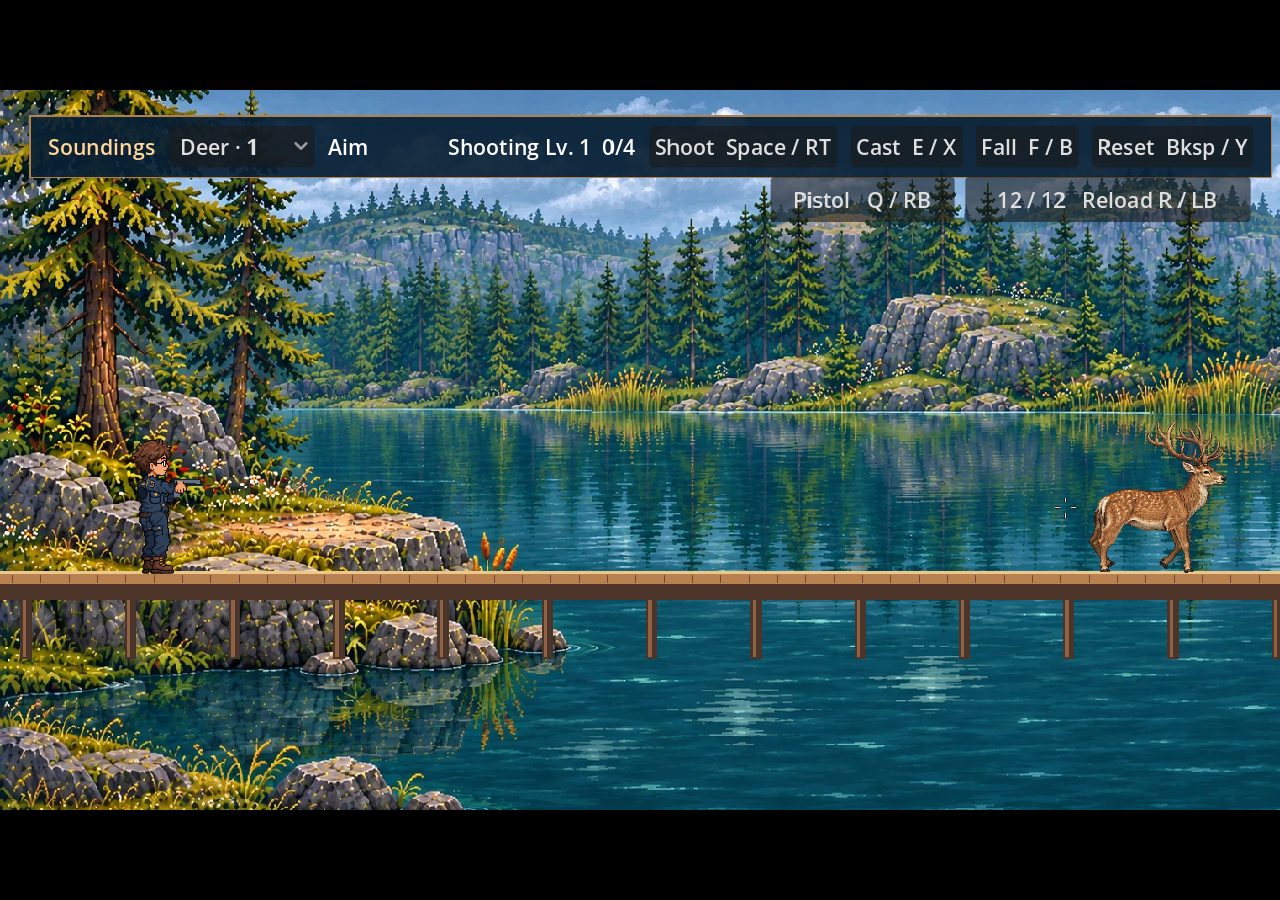
==== docs/character-test/index.html @ 55bf891a "Seat the G3 stock slightly lower on the shoulder" ====
<!DOCTYPE html>
<html lang="en">
	<head>
		<meta charset="utf-8">
		<meta name="viewport" content="width=device-width, user-scalable=no, initial-scale=1.0">
		<title>Soundings — Character Test</title>
		<style>
html, body, #canvas {
	margin: 0;
	padding: 0;
	border: 0;
}

body {
	color: white;
	background-color: black;
	overflow: hidden;
	touch-action: none;
}

#canvas {
	display: block;
}

#canvas:focus {
	outline: none;
}

#status, #status-splash, #status-progress {
	position: absolute;
	left: 0;
	right: 0;
}

#status, #status-splash {
	top: 0;
	bottom: 0;
}

#status {
	background-color: #242424;
	display: flex;
	flex-direction: column;
	justify-content: center;
	align-items: center;
	visibility: hidden;
}

#status-splash {
	max-height: 100%;
	max-width: 100%;
	margin: auto;
}

#status-splash.show-image--false {
	display: none;
}

#status-splash.fullsize--true {
	height: 100%;
	width: 100%;
	object-fit: contain;
}

#status-splash.use-filter--false {
	image-rendering: pixelated;
}

#status-progress, #status-notice {
	display: none;
}

#status-progress {
	bottom: 10%;
	width: 50%;
	margin: 0 auto;
}

#status-notice {
	background-color: #5b3943;
	border-radius: 0.5rem;
	border: 1px solid #9b3943;
	color: #e0e0e0;
	font-family: 'Noto Sans', 'Droid Sans', Arial, sans-serif;
	line-height: 1.3;
	margin: 0 2rem;
	overflow: hidden;
	padding: 1rem;
	text-align: center;
	z-index: 1;
}
		</style>
		<link id="-gd-engine-icon" rel="icon" type="image/png" href="index.icon.png" />
<link rel="apple-touch-icon" href="index.apple-touch-icon.png"/>

	</head>
	<body>
		<canvas id="canvas">
			Your browser does not support the canvas tag.
		</canvas>

		<noscript>
			Your browser does not support JavaScript.
		</noscript>

		<div id="status">
			<img id="status-splash" class="show-image--true fullsize--true use-filter--true" src="index.png" alt="">
			<progress id="status-progress"></progress>
			<div id="status-notice"></div>
		</div>

		<script src="index.js"></script>
		<script>
const GODOT_CONFIG = {"args":[],"canvasResizePolicy":2,"emscriptenPoolSize":8,"ensureCrossOriginIsolationHeaders":true,"executable":"index","mainPack":"shooting-v24.pck","experimentalVK":false,"fileSizes":{"shooting-v24.pck":4283752,"index.wasm":39514754},"focusCanvas":true,"gdextensionLibs":[],"godotPoolSize":4};
const GODOT_THREADS_ENABLED = false;
const engine = new Engine(GODOT_CONFIG);

(function () {
	const statusOverlay = document.getElementById('status');
	const statusProgress = document.getElementById('status-progress');
	const statusNotice = document.getElementById('status-notice');

	let initializing = true;
	let statusMode = '';

	function setStatusMode(mode) {
		if (statusMode === mode || !initializing) {
			return;
		}
		if (mode === 'hidden') {
			statusOverlay.remove();
			initializing = false;
			return;
		}
		statusOverlay.style.visibility = 'visible';
		statusProgress.style.display = mode === 'progress' ? 'block' : 'none';
		statusNotice.style.display = mode === 'notice' ? 'block' : 'none';
		statusMode = mode;
	}

	function setStatusNotice(text) {
		while (statusNotice.lastChild) {
			statusNotice.removeChild(statusNotice.lastChild);
		}
		const lines = text.split('\n');
		lines.forEach((line) => {
			statusNotice.appendChild(document.createTextNode(line));
			statusNotice.appendChild(document.createElement('br'));
		});
	}

	function displayFailureNotice(err) {
		console.error(err);
		if (err instanceof Error) {
			setStatusNotice(err.message);
		} else if (typeof err === 'string') {
			setStatusNotice(err);
		} else {
			setStatusNotice('An unknown error occurred.');
		}
		setStatusMode('notice');
		initializing = false;
	}

	const missing = Engine.getMissingFeatures({
		threads: GODOT_THREADS_ENABLED,
	});

	if (missing.length !== 0) {
		if (GODOT_CONFIG['serviceWorker'] && GODOT_CONFIG['ensureCrossOriginIsolationHeaders'] && 'serviceWorker' in navigator) {
			let serviceWorkerRegistrationPromise;
			try {
				serviceWorkerRegistrationPromise = navigator.serviceWorker.getRegistration();
			} catch (err) {
				serviceWorkerRegistrationPromise = Promise.reject(new Error('Service worker registration failed.'));
			}
			// There's a chance that installing the service worker would fix the issue
			Promise.race([
				serviceWorkerRegistrationPromise.then((registration) => {
					if (registration != null) {
						return Promise.reject(new Error('Service worker already exists.'));
					}
					return registration;
				}).then(() => engine.installServiceWorker()),
				// For some reason, `getRegistration()` can stall
				new Promise((resolve) => {
					setTimeout(() => resolve(), 2000);
				}),
			]).then(() => {
				// Reload if there was no error.
				window.location.reload();
			}).catch((err) => {
				console.error('Error while registering service worker:', err);
			});
		} else {
			// Display the message as usual
			const missingMsg = 'Error\nThe following features required to run Godot projects on the Web are missing:\n';
			displayFailureNotice(missingMsg + missing.join('\n'));
		}
	} else {
		setStatusMode('progress');
		engine.startGame({
			'onProgress': function (current, total) {
				if (current > 0 && total > 0) {
					statusProgress.value = current;
					statusProgress.max = total;
				} else {
					statusProgress.removeAttribute('value');
					statusProgress.removeAttribute('max');
				}
			},
		}).then(() => {
			setStatusMode('hidden');
		}, displayFailureNotice);
	}
}());
		</script>
	</body>
</html>
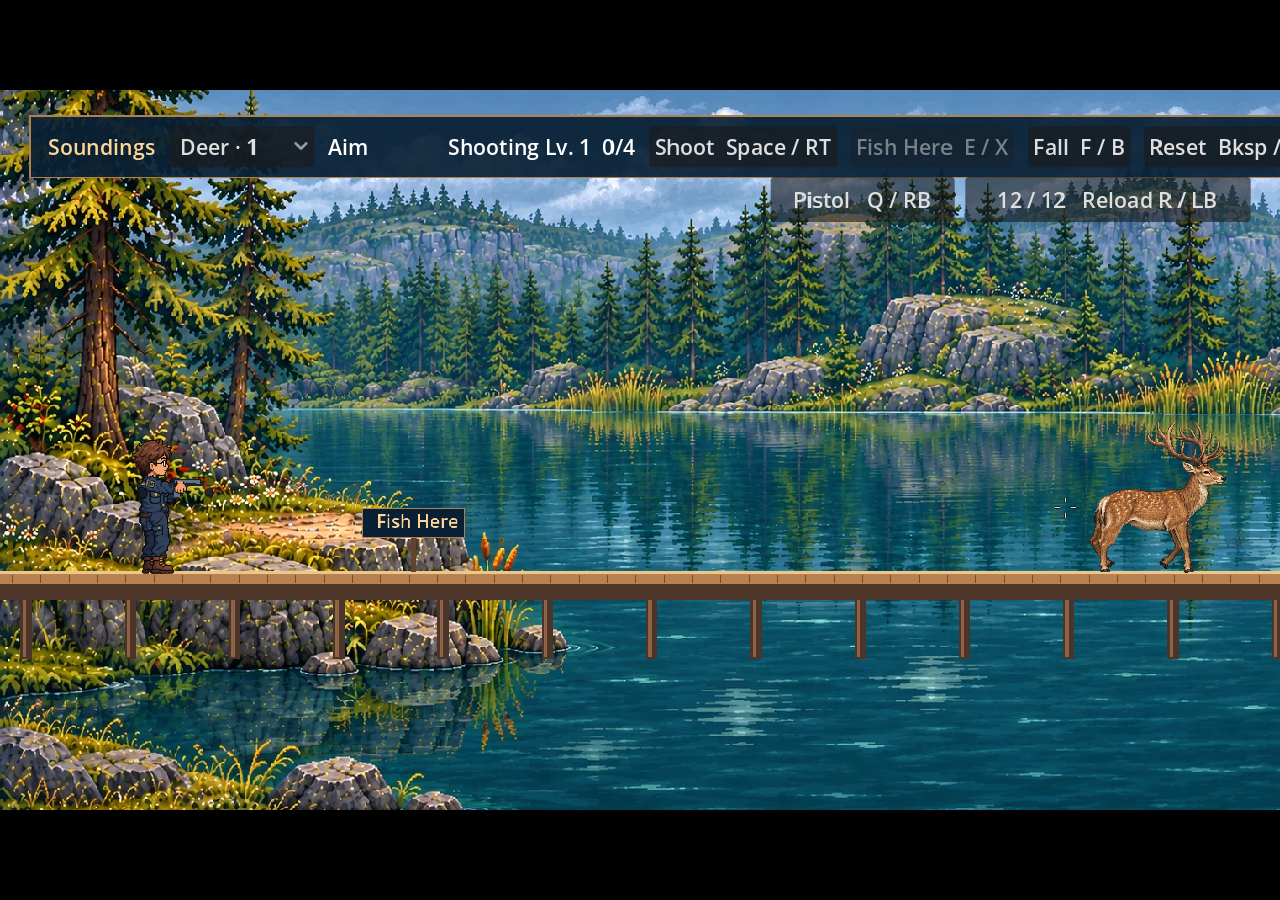
==== commit 0e879ca1: "Add a playable lake fishing encounter" ====
--- a/docs/character-test/index.html
+++ b/docs/character-test/index.html
@@ -111,7 +111,7 @@
 
 		<script src="index.js"></script>
 		<script>
-const GODOT_CONFIG = {"args":[],"canvasResizePolicy":2,"emscriptenPoolSize":8,"ensureCrossOriginIsolationHeaders":true,"executable":"index","mainPack":"shooting-v24.pck","experimentalVK":false,"fileSizes":{"shooting-v24.pck":4283752,"index.wasm":39514754},"focusCanvas":true,"gdextensionLibs":[],"godotPoolSize":4};
+const GODOT_CONFIG = {"args":[],"canvasResizePolicy":2,"emscriptenPoolSize":8,"ensureCrossOriginIsolationHeaders":true,"executable":"index","mainPack":"shooting-v27.pck","experimentalVK":false,"fileSizes":{"shooting-v27.pck":4805972,"index.wasm":39514754},"focusCanvas":true,"gdextensionLibs":[],"godotPoolSize":4};
 const GODOT_THREADS_ENABLED = false;
 const engine = new Engine(GODOT_CONFIG);
 
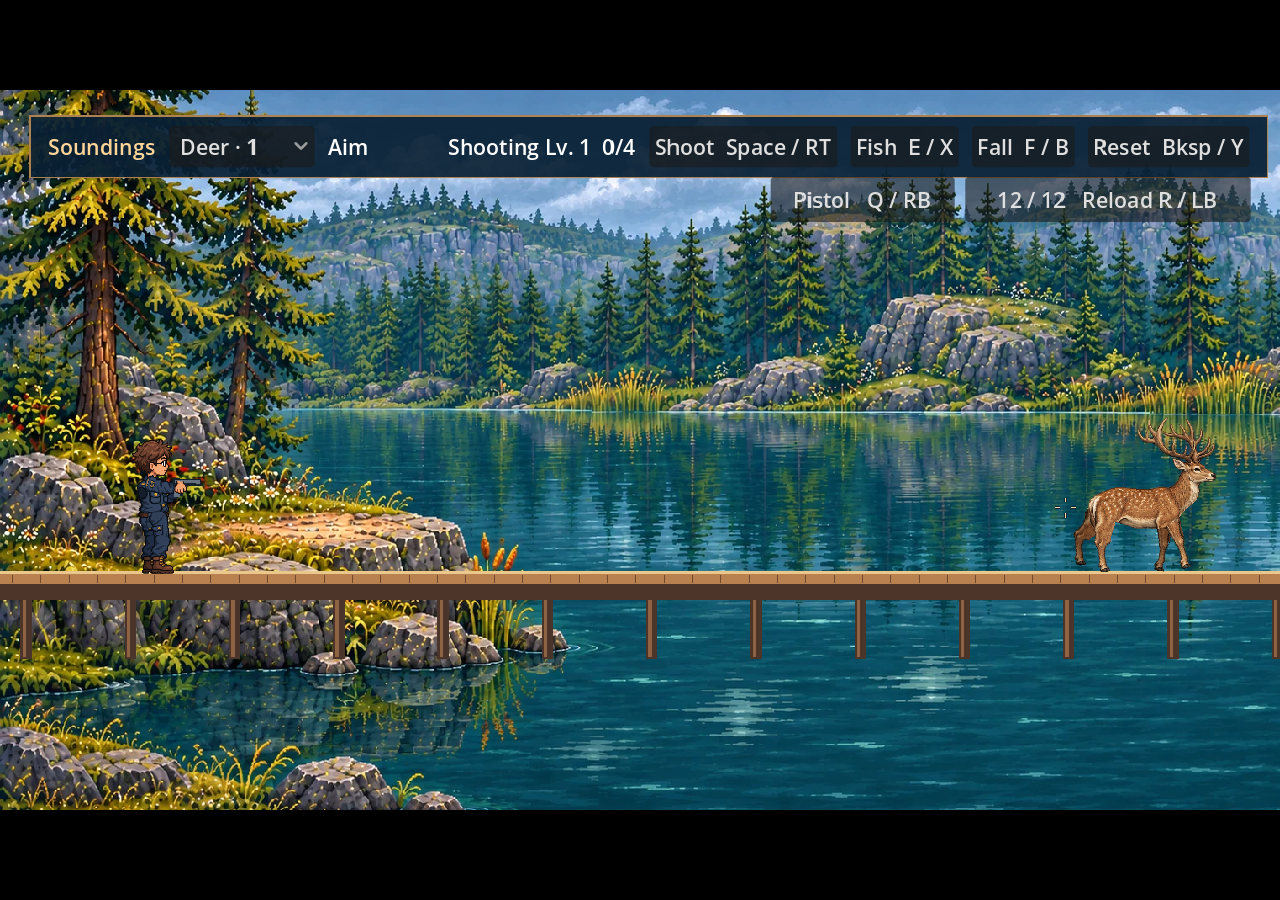
==== commit 6c6b5f49: "Fish in the main scene and suspend lifted catches on a taut line" ====
--- a/docs/character-test/index.html
+++ b/docs/character-test/index.html
@@ -111,7 +111,7 @@
 
 		<script src="index.js"></script>
 		<script>
-const GODOT_CONFIG = {"args":[],"canvasResizePolicy":2,"emscriptenPoolSize":8,"ensureCrossOriginIsolationHeaders":true,"executable":"index","mainPack":"shooting-v27.pck","experimentalVK":false,"fileSizes":{"shooting-v27.pck":4805972,"index.wasm":39514754},"focusCanvas":true,"gdextensionLibs":[],"godotPoolSize":4};
+const GODOT_CONFIG = {"args":[],"canvasResizePolicy":2,"emscriptenPoolSize":8,"ensureCrossOriginIsolationHeaders":true,"executable":"index","mainPack":"shooting-v28.pck","experimentalVK":false,"fileSizes":{"shooting-v28.pck":4808212,"index.wasm":39514754},"focusCanvas":true,"gdextensionLibs":[],"godotPoolSize":4};
 const GODOT_THREADS_ENABLED = false;
 const engine = new Engine(GODOT_CONFIG);
 
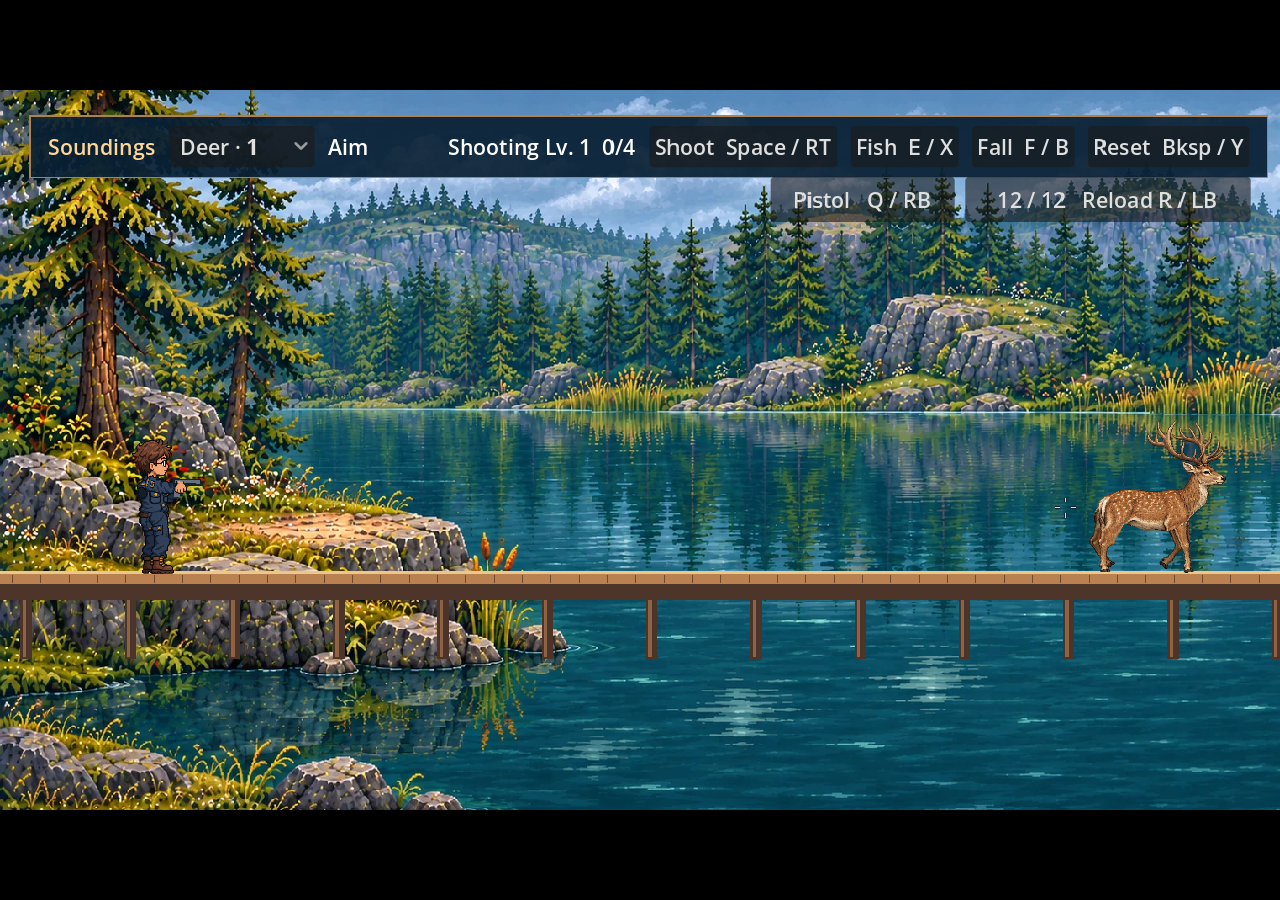
==== commit 84cf7416: "Add reel wakes, trophy catches and foreground casts" ====
--- a/docs/character-test/index.html
+++ b/docs/character-test/index.html
@@ -111,7 +111,7 @@
 
 		<script src="index.js"></script>
 		<script>
-const GODOT_CONFIG = {"args":[],"canvasResizePolicy":2,"emscriptenPoolSize":8,"ensureCrossOriginIsolationHeaders":true,"executable":"index","mainPack":"shooting-v28.pck","experimentalVK":false,"fileSizes":{"shooting-v28.pck":4808212,"index.wasm":39514754},"focusCanvas":true,"gdextensionLibs":[],"godotPoolSize":4};
+const GODOT_CONFIG = {"args":[],"canvasResizePolicy":2,"emscriptenPoolSize":8,"ensureCrossOriginIsolationHeaders":true,"executable":"index","mainPack":"shooting-v29.pck","experimentalVK":false,"fileSizes":{"shooting-v29.pck":4811364,"index.wasm":39514754},"focusCanvas":true,"gdextensionLibs":[],"godotPoolSize":4};
 const GODOT_THREADS_ENABLED = false;
 const engine = new Engine(GODOT_CONFIG);
 
